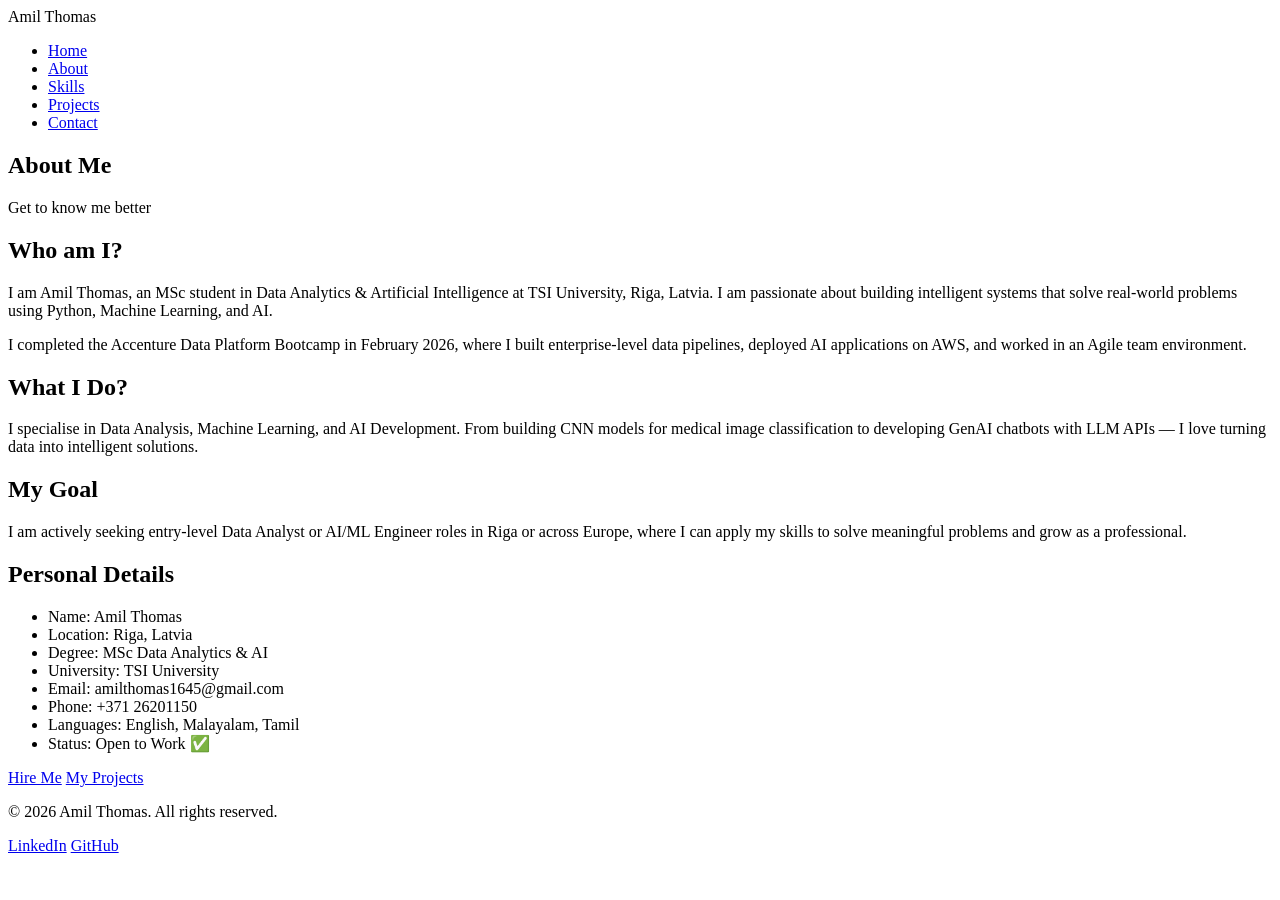
==== about.html @ 7d544eae "Add files via upload" ====
<!DOCTYPE html>
<html lang="en">
<head>
    <meta charset="UTF-8">
    <meta name="viewport" content="width=device-width, initial-scale=1.0">
    <title>About | Amil Thomas</title>
    <link rel="stylesheet" href="css/style.css">
</head>
<body>
    <nav>
        <div class="logo">Amil Thomas</div>
        <ul>
            <li><a href="index.html">Home</a></li>
            <li><a href="about.html">About</a></li>
            <li><a href="skills.html">Skills</a></li>
            <li><a href="projects.html">Projects</a></li>
            <li><a href="contact.html">Contact</a></li>
        </ul>
    </nav>

    <section class="page-header">
        <h1>About Me</h1>
        <p>Get to know me better</p>
    </section>

    <section class="about-content">
        <div class="about-text">
            <h2>Who am I?</h2>
            <p>I am Amil Thomas, an MSc student in Data Analytics & Artificial Intelligence at TSI University, Riga, Latvia. I am passionate about building intelligent systems that solve real-world problems using Python, Machine Learning, and AI.</p>
            <p>I completed the Accenture Data Platform Bootcamp in February 2026, where I built enterprise-level data pipelines, deployed AI applications on AWS, and worked in an Agile team environment.</p>

            <h2>What I Do?</h2>
            <p>I specialise in Data Analysis, Machine Learning, and AI Development. From building CNN models for medical image classification to developing GenAI chatbots with LLM APIs — I love turning data into intelligent solutions.</p>

            <h2>My Goal</h2>
            <p>I am actively seeking entry-level Data Analyst or AI/ML Engineer roles in Riga or across Europe, where I can apply my skills to solve meaningful problems and grow as a professional.</p>
        </div>

        <div class="about-details">
            <h2>Personal Details</h2>
            <ul class="details-list">
                <li><span>Name:</span> Amil Thomas</li>
                <li><span>Location:</span> Riga, Latvia</li>
                <li><span>Degree:</span> MSc Data Analytics & AI</li>
                <li><span>University:</span> TSI University</li>
                <li><span>Email:</span> amilthomas1645@gmail.com</li>
                <li><span>Phone:</span> +371 26201150</li>
                <li><span>Languages:</span> English, Malayalam, Tamil</li>
                <li><span>Status:</span> Open to Work ✅</li>
            </ul>
            <div class="about-buttons">
                <a href="contact.html" class="btn-primary">Hire Me</a>
                <a href="projects.html" class="btn-secondary-dark">My Projects</a>
            </div>
        </div>
    </section>

    <footer>
        <p>© 2026 Amil Thomas. All rights reserved.</p>
        <div class="social-links">
            <a href="https://www.linkedin.com/in/amil-thomas-0410062202ami" target="_blank">LinkedIn</a>
            <a href="https://github.com/amilthomas21" target="_blank">GitHub</a>
        </div>
    </footer>

    <script src="js/main.js"></script>
</body>
</html>
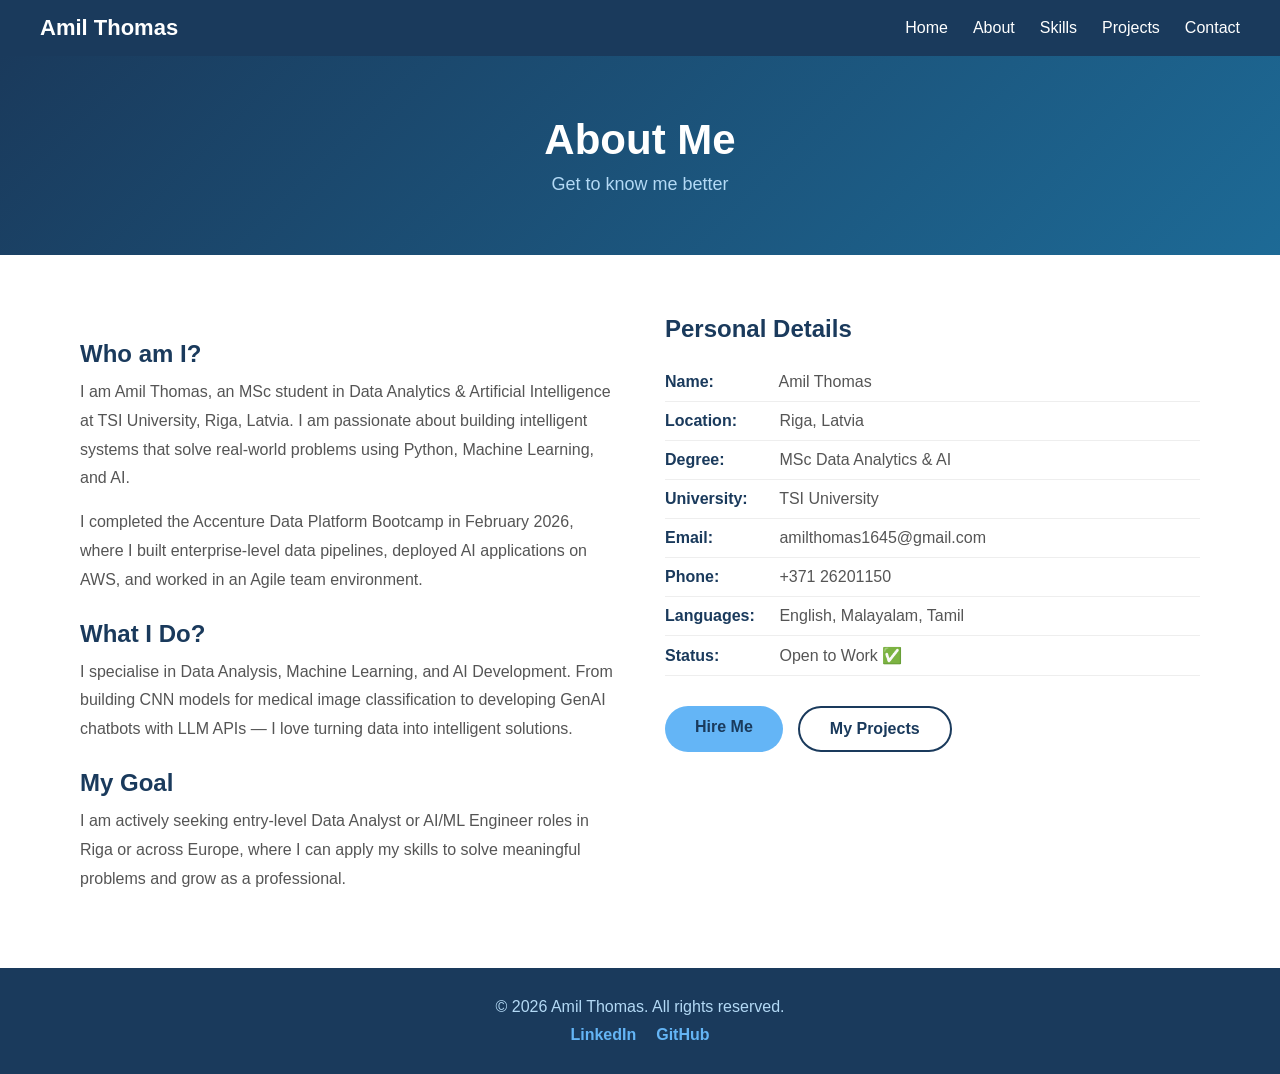
==== commit 25600c3d: "Update about.html" ====
--- a/about.html
+++ b/about.html
@@ -4,7 +4,7 @@
     <meta charset="UTF-8">
     <meta name="viewport" content="width=device-width, initial-scale=1.0">
     <title>About | Amil Thomas</title>
-    <link rel="stylesheet" href="css/style.css">
+    <link rel="stylesheet" href="style.css">
 </head>
 <body>
     <nav>
@@ -65,4 +65,4 @@
 
     <script src="js/main.js"></script>
 </body>
-</html>+</html>
--- a/style.css
+++ b/style.css
@@ -0,0 +1,516 @@
+/* ===== RESET & BASE ===== */
+* {
+    margin: 0;
+    padding: 0;
+    box-sizing: border-box;
+}
+
+body {
+    font-family: Arial, sans-serif;
+    color: #333;
+    background-color: #f9f9f9;
+}
+
+a {
+    text-decoration: none;
+    color: inherit;
+}
+
+/* ===== NAVIGATION ===== */
+nav {
+    display: flex;
+    justify-content: space-between;
+    align-items: center;
+    background-color: #1A3A5C;
+    padding: 15px 40px;
+    position: sticky;
+    top: 0;
+    z-index: 100;
+}
+
+.logo {
+    color: white;
+    font-size: 22px;
+    font-weight: bold;
+}
+
+nav ul {
+    list-style: none;
+    display: flex;
+    gap: 25px;
+}
+
+nav ul li a {
+    color: white;
+    font-size: 16px;
+    transition: color 0.3s;
+}
+
+nav ul li a:hover {
+    color: #64B5F6;
+}
+
+/* ===== BUTTONS ===== */
+.btn-primary {
+    background-color: #64B5F6;
+    color: #1A3A5C;
+    padding: 12px 30px;
+    border-radius: 25px;
+    font-weight: bold;
+    transition: background-color 0.3s;
+    display: inline-block;
+    border: none;
+    cursor: pointer;
+    font-size: 16px;
+}
+
+.btn-primary:hover {
+    background-color: white;
+}
+
+.btn-secondary {
+    border: 2px solid white;
+    color: white;
+    padding: 12px 30px;
+    border-radius: 25px;
+    font-weight: bold;
+    transition: all 0.3s;
+    display: inline-block;
+}
+
+.btn-secondary:hover {
+    background-color: white;
+    color: #1A3A5C;
+}
+
+.btn-secondary-dark {
+    border: 2px solid #1A3A5C;
+    color: #1A3A5C;
+    padding: 12px 30px;
+    border-radius: 25px;
+    font-weight: bold;
+    transition: all 0.3s;
+    display: inline-block;
+}
+
+.btn-secondary-dark:hover {
+    background-color: #1A3A5C;
+    color: white;
+}
+
+.btn-full {
+    width: 100%;
+    text-align: center;
+    margin-top: 10px;
+}
+
+/* ===== HERO SECTION ===== */
+.hero {
+    background: linear-gradient(135deg, #1A3A5C, #1D6A96);
+    color: white;
+    padding: 100px 40px;
+    text-align: center;
+}
+
+.hero h1 {
+    font-size: 48px;
+    margin-bottom: 15px;
+}
+
+.highlight {
+    color: #64B5F6;
+}
+
+.hero h2 {
+    font-size: 24px;
+    font-weight: normal;
+    margin-bottom: 20px;
+    color: #B3D9F5;
+}
+
+.hero p {
+    font-size: 18px;
+    max-width: 600px;
+    margin: 0 auto 30px auto;
+    line-height: 1.6;
+    color: #D0E8F7;
+}
+
+.hero-buttons {
+    display: flex;
+    justify-content: center;
+    gap: 20px;
+}
+
+/* ===== STATS SECTION ===== */
+.stats {
+    display: flex;
+    justify-content: center;
+    gap: 30px;
+    padding: 60px 40px;
+    background-color: white;
+    flex-wrap: wrap;
+}
+
+.stat-card {
+    text-align: center;
+    background-color: #f0f7ff;
+    padding: 30px 40px;
+    border-radius: 15px;
+    min-width: 150px;
+    box-shadow: 0 4px 15px rgba(0,0,0,0.08);
+    transition: transform 0.3s;
+}
+
+.stat-card:hover {
+    transform: translateY(-5px);
+}
+
+.stat-card h3 {
+    font-size: 42px;
+    color: #1A3A5C;
+    font-weight: bold;
+}
+
+.stat-card p {
+    font-size: 16px;
+    color: #666;
+    margin-top: 8px;
+}
+
+/* ===== PAGE HEADER ===== */
+.page-header {
+    background: linear-gradient(135deg, #1A3A5C, #1D6A96);
+    color: white;
+    text-align: center;
+    padding: 60px 40px;
+}
+
+.page-header h1 {
+    font-size: 42px;
+    margin-bottom: 10px;
+}
+
+.page-header p {
+    font-size: 18px;
+    color: #B3D9F5;
+}
+
+/* ===== ABOUT ===== */
+.about-content {
+    display: flex;
+    gap: 50px;
+    padding: 60px 80px;
+    background-color: white;
+    flex-wrap: wrap;
+}
+
+.about-text {
+    flex: 1;
+    min-width: 280px;
+}
+
+.about-text h2 {
+    font-size: 24px;
+    color: #1A3A5C;
+    margin-top: 25px;
+    margin-bottom: 10px;
+}
+
+.about-text p {
+    font-size: 16px;
+    line-height: 1.8;
+    color: #555;
+    margin-bottom: 15px;
+}
+
+.about-details {
+    flex: 1;
+    min-width: 280px;
+}
+
+.about-details h2 {
+    font-size: 24px;
+    color: #1A3A5C;
+    margin-bottom: 20px;
+}
+
+.details-list {
+    list-style: none;
+    margin-bottom: 30px;
+}
+
+.details-list li {
+    padding: 10px 0;
+    border-bottom: 1px solid #eee;
+    font-size: 16px;
+    color: #555;
+}
+
+.details-list li span {
+    font-weight: bold;
+    color: #1A3A5C;
+    margin-right: 10px;
+    min-width: 100px;
+    display: inline-block;
+}
+
+.about-buttons {
+    display: flex;
+    gap: 15px;
+    margin-top: 20px;
+}
+
+/* ===== SKILLS ===== */
+.skills-section {
+    padding: 60px 80px;
+    background-color: white;
+}
+
+.skills-category {
+    margin-bottom: 50px;
+}
+
+.skills-category h2 {
+    font-size: 26px;
+    color: #1A3A5C;
+    margin-bottom: 25px;
+    padding-bottom: 10px;
+    border-bottom: 2px solid #64B5F6;
+}
+
+.skills-grid {
+    display: flex;
+    flex-wrap: wrap;
+    gap: 20px;
+}
+
+.skill-card {
+    background-color: #f0f7ff;
+    padding: 20px 25px;
+    border-radius: 12px;
+    min-width: 200px;
+    flex: 1;
+    box-shadow: 0 2px 10px rgba(0,0,0,0.06);
+}
+
+.skill-card h3 {
+    font-size: 16px;
+    color: #1A3A5C;
+    margin-bottom: 10px;
+}
+
+.skill-bar {
+    background-color: #ddd;
+    border-radius: 10px;
+    height: 8px;
+    margin-bottom: 5px;
+}
+
+.skill-fill {
+    background-color: #64B5F6;
+    height: 8px;
+    border-radius: 10px;
+    transition: width 1s ease;
+}
+
+.skill-card p {
+    font-size: 13px;
+    color: #888;
+    text-align: right;
+}
+
+/* ===== PROJECTS ===== */
+.projects-section {
+    padding: 60px 80px;
+    display: grid;
+    grid-template-columns: repeat(auto-fit, minmax(450px, 1fr));
+    gap: 30px;
+    background-color: #f9f9f9;
+}
+
+.project-card {
+    background-color: white;
+    border-radius: 15px;
+    padding: 30px;
+    box-shadow: 0 4px 20px rgba(0,0,0,0.08);
+    transition: transform 0.3s;
+}
+
+.project-card:hover {
+    transform: translateY(-5px);
+}
+
+.project-tag {
+    display: inline-block;
+    background-color: #E3F2FD;
+    color: #1A3A5C;
+    padding: 4px 12px;
+    border-radius: 20px;
+    font-size: 13px;
+    font-weight: bold;
+    margin-bottom: 12px;
+}
+
+.project-card h2 {
+    font-size: 20px;
+    color: #1A3A5C;
+    margin-bottom: 12px;
+}
+
+.project-card p {
+    font-size: 15px;
+    color: #555;
+    line-height: 1.7;
+    margin-bottom: 15px;
+}
+
+.project-tech {
+    display: flex;
+    flex-wrap: wrap;
+    gap: 8px;
+    margin-bottom: 20px;
+}
+
+.project-tech span {
+    background-color: #f0f7ff;
+    color: #1A3A5C;
+    padding: 4px 12px;
+    border-radius: 15px;
+    font-size: 13px;
+    border: 1px solid #B3D9F5;
+}
+
+/* ===== CONTACT ===== */
+.contact-section {
+    display: flex;
+    gap: 50px;
+    padding: 60px 80px;
+    background-color: white;
+    flex-wrap: wrap;
+}
+
+.contact-info {
+    flex: 1;
+    min-width: 280px;
+}
+
+.contact-info h2 {
+    font-size: 28px;
+    color: #1A3A5C;
+    margin-bottom: 15px;
+}
+
+.contact-info p {
+    font-size: 16px;
+    color: #555;
+    line-height: 1.8;
+    margin-bottom: 25px;
+}
+
+.contact-details {
+    list-style: none;
+    margin-bottom: 30px;
+}
+
+.contact-details li {
+    font-size: 16px;
+    color: #555;
+    padding: 10px 0;
+    border-bottom: 1px solid #eee;
+}
+
+.social-links-contact {
+    display: flex;
+    gap: 15px;
+    margin-top: 20px;
+}
+
+.contact-form-wrapper {
+    flex: 1;
+    min-width: 280px;
+}
+
+.contact-form-wrapper h2 {
+    font-size: 28px;
+    color: #1A3A5C;
+    margin-bottom: 25px;
+}
+
+.form-group {
+    margin-bottom: 20px;
+}
+
+.form-group label {
+    display: block;
+    font-size: 15px;
+    font-weight: bold;
+    color: #1A3A5C;
+    margin-bottom: 6px;
+}
+
+.form-group input,
+.form-group textarea {
+    width: 100%;
+    padding: 12px 15px;
+    border: 2px solid #ddd;
+    border-radius: 8px;
+    font-size: 15px;
+    font-family: Arial, sans-serif;
+    transition: border-color 0.3s;
+    outline: none;
+}
+
+.form-group input:focus,
+.form-group textarea:focus {
+    border-color: #64B5F6;
+}
+
+.form-group textarea {
+    resize: vertical;
+}
+
+.error {
+    color: red;
+    font-size: 13px;
+    margin-top: 4px;
+    display: block;
+}
+
+.success-msg {
+    color: green;
+    font-size: 15px;
+    margin-top: 15px;
+    text-align: center;
+    font-weight: bold;
+}
+
+/* ===== FOOTER ===== */
+footer {
+    background-color: #1A3A5C;
+    color: white;
+    text-align: center;
+    padding: 30px 40px;
+}
+
+footer p {
+    margin-bottom: 10px;
+    color: #B3D9F5;
+}
+
+.social-links {
+    display: flex;
+    justify-content: center;
+    gap: 20px;
+    margin-top: 10px;
+}
+
+.social-links a {
+    color: #64B5F6;
+    font-weight: bold;
+    transition: color 0.3s;
+}
+
+.social-links a:hover {
+    color: white;
+}
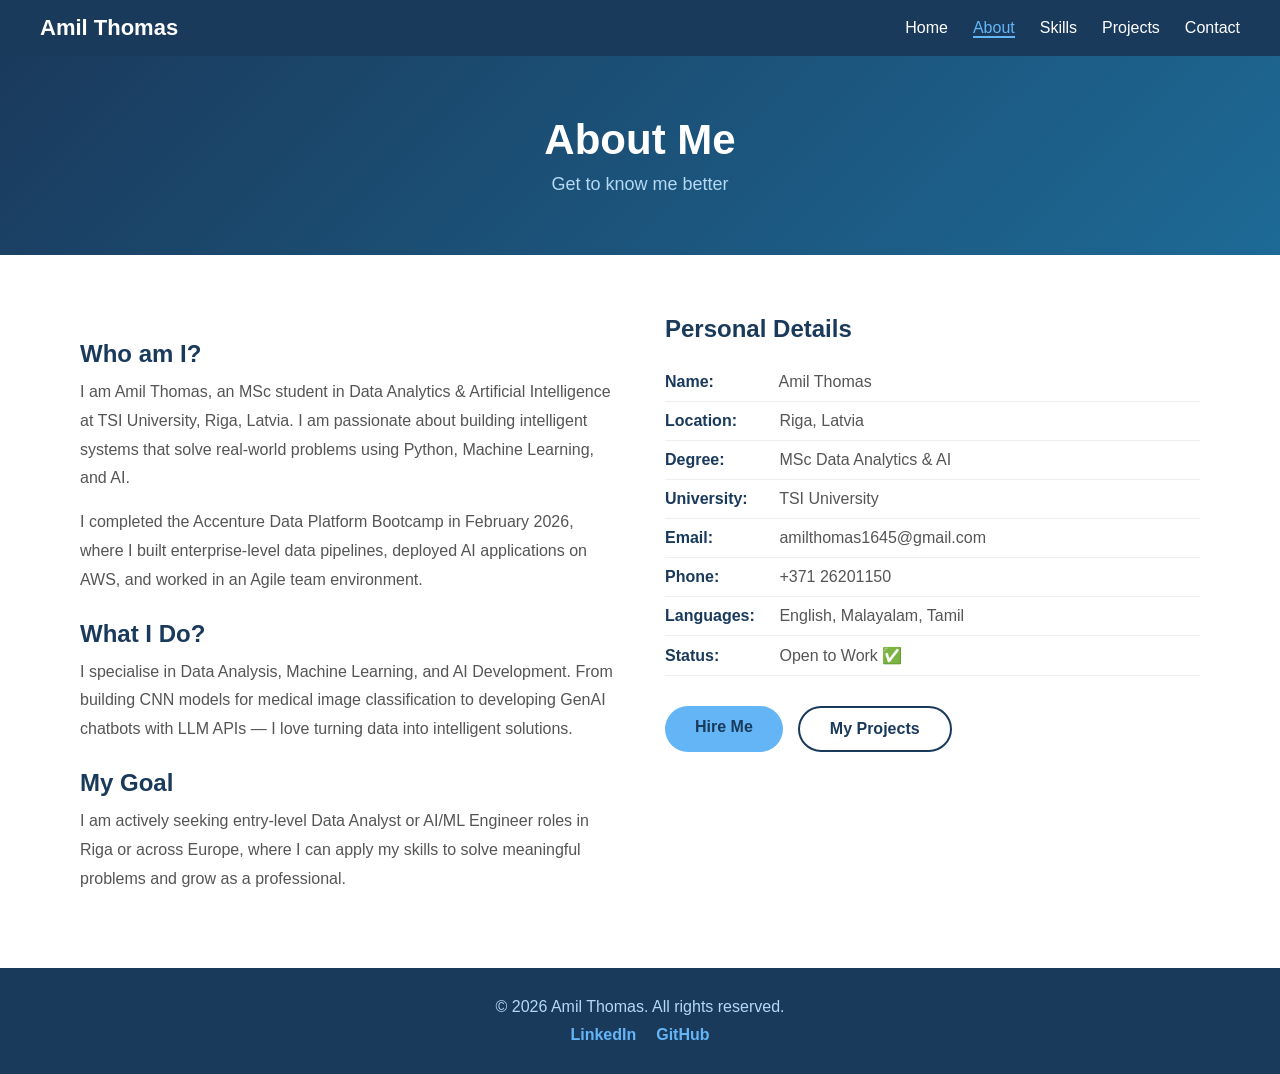
==== commit a5adfe44: "Update about.html" ====
--- a/about.html
+++ b/about.html
@@ -63,6 +63,6 @@
         </div>
     </footer>
 
-    <script src="js/main.js"></script>
+    <script src="main.js"></script>
 </body>
 </html>
